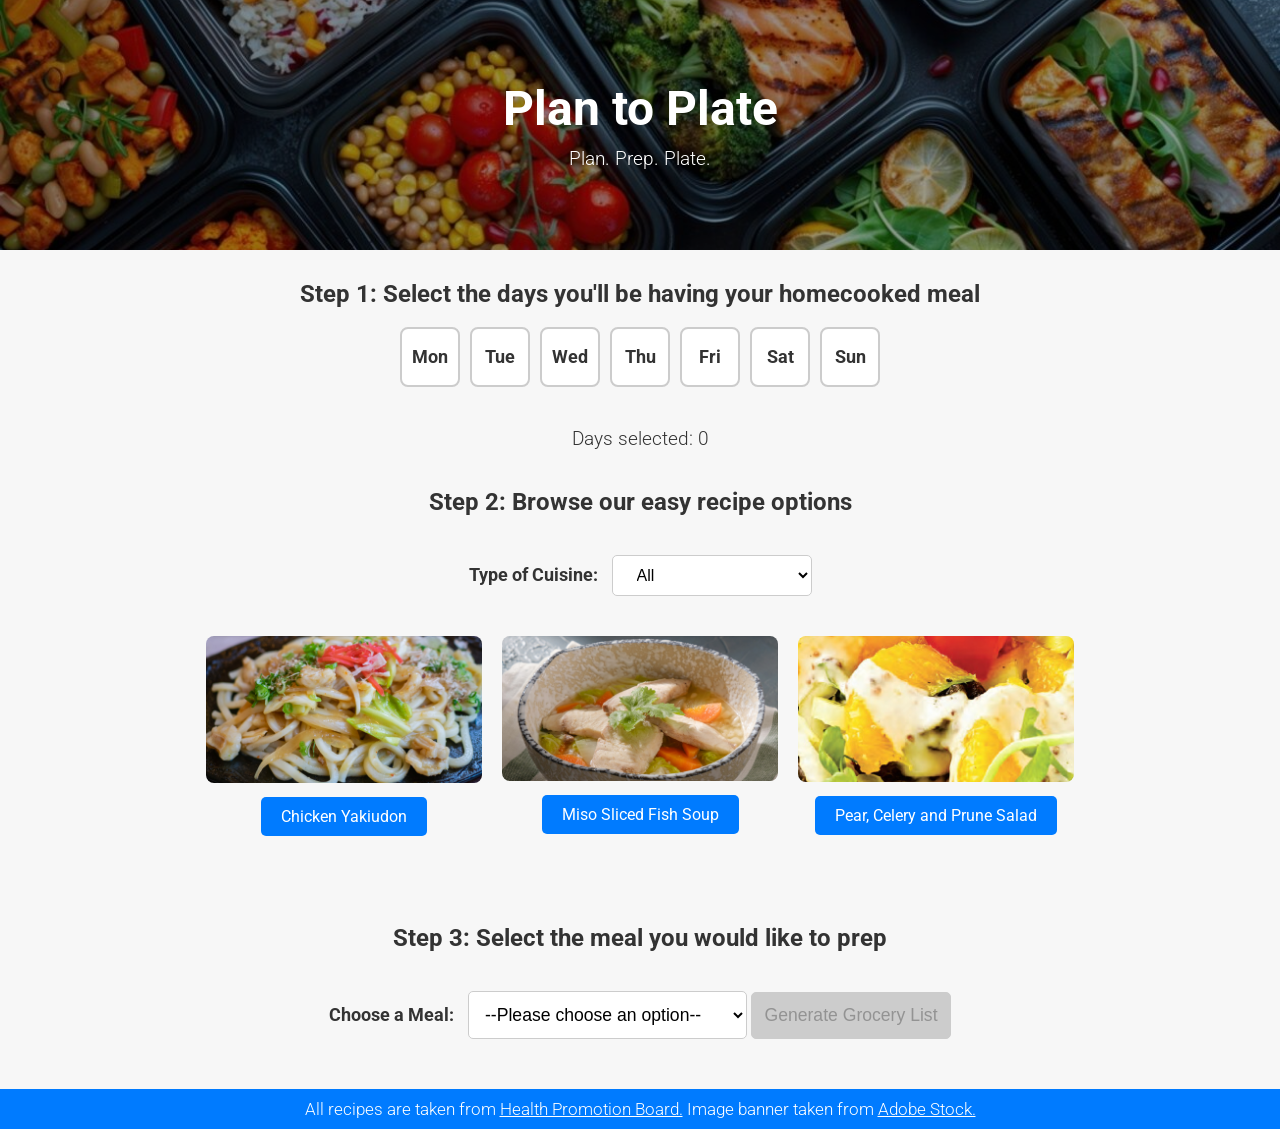
==== index.html @ bea80624 "filter spacing solved" ====
<!DOCTYPE html>
<html lang="en">
<head>
    <meta charset="UTF-8">
    <meta name="viewport" content="width=device-width, initial-scale=1.0">
    <title>Meal Planning</title>
    <!-- Google Fonts -->
    <link href="https://fonts.googleapis.com/css2?family=Roboto:wght@400;700&display=swap" rel="stylesheet">
    <link rel="stylesheet" href="style.css">
    <!-- Google tag (gtag.js) -->
    <script async src="https://www.googletagmanager.com/gtag/js?id=G-DYCXFZEEE9"></script>
    <script>
      window.dataLayer = window.dataLayer || [];
      function gtag(){dataLayer.push(arguments);}
      gtag('js', new Date());
      gtag('config', 'G-DYCXFZEEE9');
    </script>
</head>
<body>
    <header class="banner">
        <img src="images/Food banner adobe.jpg" alt="Meal Planning Banner" class="banner-image">
        <div class="overlay">
            <h1>Plan to Plate</h1>
            <p>Plan. Prep. Plate.</p>
        </div>
    </header>

    <main>
        <section class="meal-planner">
            <h2>Step 1: Select the days you'll be having your homecooked meal</h2>
            <br>
            <div class="day-selection">
                <div class="day-box" data-day="Monday">Mon</div>
                <div class="day-box" data-day="Tuesday">Tue</div>
                <div class="day-box" data-day="Wednesday">Wed</div>
                <div class="day-box" data-day="Thursday">Thu</div>
                <div class="day-box" data-day="Friday">Fri</div>
                <div class="day-box" data-day="Saturday">Sat</div>
                <div class="day-box" data-day="Sunday">Sun</div>
            </div>
            <p id="selected-days">Days selected: 0</p>
            <br><br>


            <section class="recipes">
                <h2>Step 2: Browse our easy recipe options</h2>
                <br>
                <!-- Update filter to a dropdown (Type of Cuisine) -->
<label for="cuisine-filter">Type of Cuisine:</label>
<select id="cuisine-filter">
    <option value="all">All</option>
    <option value="japanese">Japanese</option>
    <option value="vegetarian">Vegetarian</option>
</select>

                <div class="recipe-links">
    <!-- Recipe 1 (Non-Vegetarian / Japanese) -->
    <div class="recipe-item" data-type="japanese">
        <img src="images/HPB chicken udon.png" alt="Chicken Yakiudon" class="recipe-image">
        <a href="https://ch-api.healthhub.sg/api/public/content/06ab7c7693144203844b3bb2229676a9?v=926df92f&_gl=1*7klcrp*_gcl_au*MTEwOTczODc5Ny4xNzMxMjkyODIw*_ga*MTkwMjE4ODIyNS4xNzMxMjkyODIw*_ga_VQW1KL2RMR*MTczMTI5MjgxOS4xLjEuMTczMTI5MjkxMi42MC4wLjA" target="_blank">Chicken Yakiudon</a>
    </div>
    <!-- Recipe 2 (Non-Vegetarian / Japanese) -->
    <div class="recipe-item" data-type="japanese">
        <img src="images/HPB miso fish.png" alt="Miso Sliced Fish Soup" class="recipe-image">
        <a href="https://ch-api.healthhub.sg/api/public/content/0240451db3e94baab9005ca904edf116?v=2c9b5616&_gl=1*rtrutj*_gcl_au*MTEwOTczODc5Ny4xNzMxMjkyODIw*_ga*MTkwMjE4ODIyNS4xNzMxMjkyODIw*_ga_VQW1KL2RMR*MTczMTI5MjgxOS4xLjEuMTczMTI5MjkxMi42MC4wLjA" target="_blank">Miso Sliced Fish Soup</a>
    </div>
    <!-- Recipe 3 (Vegetarian) -->
    <div class="recipe-item" data-type="vegetarian">
        <img src="images/HBP salad.png" alt="Pear, Celery and Dried Prune Salad" class="recipe-image">
        <a href="https://ch-api.healthhub.sg/api/public/content/7453468e1aba456bbf7ba782852ce05b?v=c526c871&_gl=1*18tat3t*_gcl_au*MTEwOTczODc5Ny4xNzMxMjkyODIw*_ga*MTkwMjE4ODIyNS4xNzMxMjkyODIw*_ga_VQW1KL2RMR*MTczMTI5MjgxOS4xLjEuMTczMTI5MjkxMi42MC4wLjA" target="_blank">Pear, Celery and Prune Salad</a>
    </div>
</div>
<br><br>
            </section>

        <section class="meal-select">
            <h2>Step 3: Select the meal you would like to prep</h2>
            <br>
            <label for="meal-select">Choose a Meal:</label>
            <select id="meal-select">
                <option value="">--Please choose an option--</option>
                <option value="chicken-yakiudon">Chicken Yakiudon</option>
                <option value="miso-sliced-fish-soup">Miso Sliced Fish Soup</option>
                <option value="pear-celery-salad">Pear, Celery and Prune Salad</option>
            </select>
            <button id="generate-grocery-list" disabled>Generate Grocery List</button>
            <div id="grocery-list"></div>
        </section>
    </main>

    <footer>
        <p>All recipes are taken from <a href="https://www.healthhub.sg/programmes/nutrition-hub/healthy-recipes#home" target="_blank">Health Promotion Board.</a> Image banner taken from <a href="https://stock.adobe.com/search?k=meal+prep" target="_blank">Adobe Stock.</a></p>
    </footer>

    <script src="script.js"></script>
</body>
</html>
---- style.css ----
/* General Reset */
* {
    margin: 0;
    padding: 0;
    box-sizing: border-box;
}

/* Font and Basic Body Style */
body {
    font-family: 'Roboto', sans-serif;
    background-color: #f7f7f7;
    text-align: center;
    color: #333;
}

/* Banner Section */
.banner {
    position: relative;
    width: 100%;
    height: 250px; /* Adjust to suit your image */
    overflow: hidden;
}

.banner-image {
    width: 100%;
    height: 100%;
    object-fit: cover;
    display: block;
}

.overlay {
    position: absolute;
    top: 0;
    left: 0;
    width: 100%;
    height: 100%;
    background: rgba(0, 0, 0, 0.4); /* Dark overlay for better text visibility */
    color: white;
    display: flex;
    flex-direction: column;
    justify-content: center;
    align-items: center;
    text-align: center;
}

h1 {
    font-size: 3em;
    margin-bottom: 10px;
}

p {
    font-size: 1.2em;
    font-weight: 300;
}

/* Main Content Section */
main {
    padding: 30px;
    max-width: 1000px;
    margin: 0 auto;
}

/* Day Selection Box */
.day-selection {
    display: flex;
    justify-content: center;
    gap: 10px;
    margin-bottom: 40px;
}

.day-box {
    width: 60px;
    height: 60px;
    display: flex;
    justify-content: center;
    align-items: center;
    border: 2px solid #ccc;
    border-radius: 8px;
    cursor: pointer;
    background-color: white;
    font-size: 1.1em;
    font-weight: bold;
    transition: background-color 0.3s, transform 0.3s;
}

.day-box:hover {
    background-color: #f1f1f1;
    transform: translateY(-5px);
}

.day-box.selected {
    background-color: #4CAF50;
    color: white;
}

/* Hide elements with this class */
.hidden {
    display: none;
}

/* Styling for the filter dropdown */
#cuisine-filter {
    padding: 10px 20px;
    font-size: 1em;
    border: 1px solid #ccc;
    border-radius: 5px;
    background-color: #fff;
    margin-bottom: 20px;
}

/* Styling for the filter label */
label {
    font-weight: bold;
    margin-right: 10px;
    font-size: 1.1em;
}

/* Recipe Links */
.recipe-links {
    display: flex;            /* Use Flexbox for the layout */
    justify-content: center;  /* Center the items horizontally */
    align-items: flex-start;  /* Align items at the top */
    gap: 20px;                /* Space between items */
    flex-wrap: wrap;          /* Allow the items to wrap on smaller screens */
    margin-top: 20px;         /* Space from the filter dropdown */
    margin-bottom: 30px;      /* Space at the bottom */
    padding: 0 10px;          /* Add some padding on the left and right */
}

/* Recipe Item */
.recipe-item {
    text-align: center;
    width: 30%;                /* Default width of each item */
    min-width: 250px;          /* Minimum width for each item */
    max-width: 350px;          /* Maximum width for each item */
    margin-bottom: 20px;       /* Space below each item */
}

/* Recipe Image */
.recipe-image {
    width: 100%;               /* Make image fill the available width */
    height: auto;              /* Maintain aspect ratio */
    border-radius: 8px;        /* Optional: add rounded corners */
    margin-bottom: 10px;       /* Space between image and link */
}

/* Recipe Link */
.recipe-links a {
    display: inline-block;
    padding: 10px 20px;
    background-color: #007BFF;
    color: white;
    text-decoration: none;
    border-radius: 5px;
    transition: background-color 0.3s, transform 0.3s;
}

.recipe-links a:hover {
    background-color: #0056b3;
    transform: translateY(-5px);
}

/* Hide recipes initially */
.hidden {
    display: none;
}

/* Mobile Responsiveness */
@media (max-width: 768px) {
    .recipe-item {
        width: 45%;  /* Two items per row on smaller screens */
    }
}

@media (max-width: 480px) {
    .recipe-item {
        width: 100%;  /* Stack all items in a single column on very small screens */
    }
}



/* Meal Select and Button */
select, button {
    margin: 20px 0;
    padding: 12px;
    font-size: 1.1em;
    border-radius: 5px;
    border: 1px solid #ccc;
    background-color: #fff;
    width: auto;  /* Allow the width to expand based on the content */
    min-width: 200px;  /* Ensure a minimum width in case the content is too small */
    display: inline-block;
}

button:disabled {
    background-color: #ccc;
    cursor: not-allowed;
}

button:hover:not(:disabled) {
    background-color: #4CAF50;
    color: white;
    cursor: pointer;
}

#grocery-list ul {
    list-style-type: none; /* Removes bullet points */
    padding-left: 0; /* Removes left padding */
    margin: 0; /* Optional: removes any default margin */
}

#grocery-list li {
    text-align: middle; /* Align the text of each list item */
    padding: 5px 0; /* Optional: adds spacing between items */
}

/* Footer */
footer {
    background-color: #007BFF;
    color: white;
    padding: 10px;
    font-size: 0.9em;
}

footer a {
    color: white;
    text-decoration: underline;
}

footer a:hover {
    color: #ddd;
}
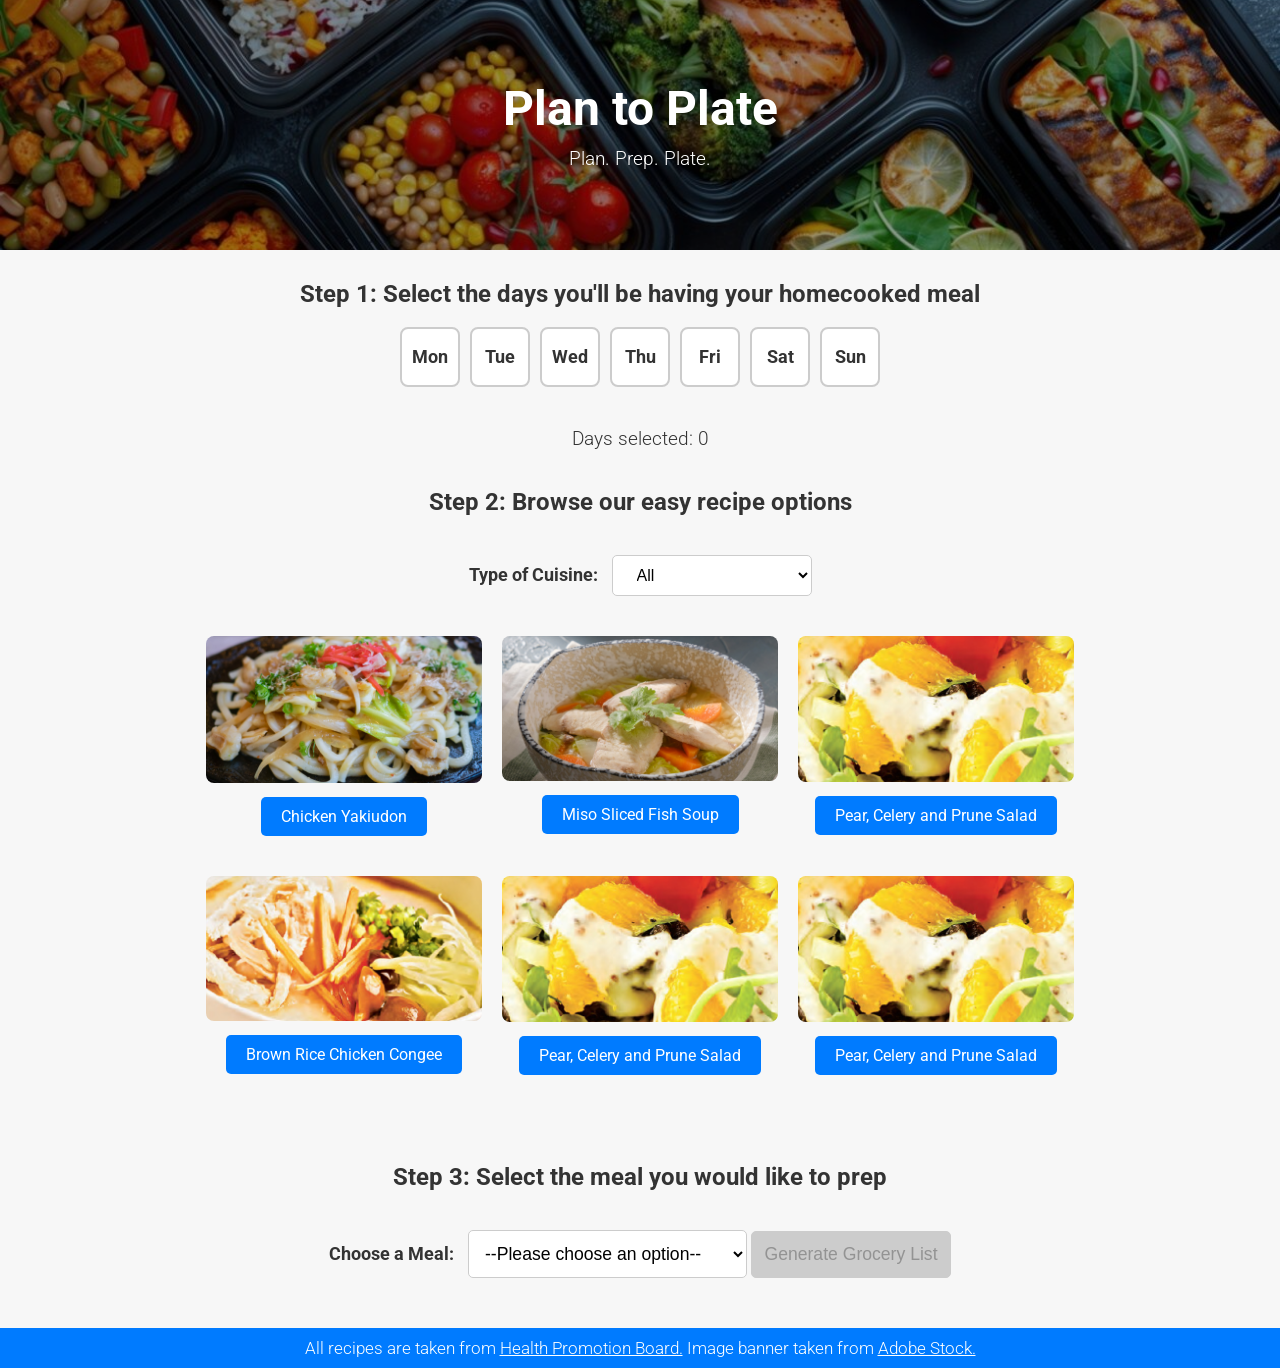
==== commit 2c3a66c4: "Updated filter" ====
--- a/index.html
+++ b/index.html
@@ -51,6 +51,7 @@
     <option value="all">All</option>
     <option value="japanese">Japanese</option>
     <option value="vegetarian">Vegetarian</option>
+    <option value="chinese">Chinese</option>
 </select>
 
                 <div class="recipe-links">
@@ -69,6 +70,21 @@
         <img src="images/HBP salad.png" alt="Pear, Celery and Dried Prune Salad" class="recipe-image">
         <a href="https://ch-api.healthhub.sg/api/public/content/7453468e1aba456bbf7ba782852ce05b?v=c526c871&_gl=1*18tat3t*_gcl_au*MTEwOTczODc5Ny4xNzMxMjkyODIw*_ga*MTkwMjE4ODIyNS4xNzMxMjkyODIw*_ga_VQW1KL2RMR*MTczMTI5MjgxOS4xLjEuMTczMTI5MjkxMi42MC4wLjA" target="_blank">Pear, Celery and Prune Salad</a>
     </div>
+     <!-- Recipe 4 (Non-Vegetarian / Chinese) -->
+     <div class="recipe-item" data-type="chinese">
+        <img src="images/Chicken brown rice congee.png" alt="Brown Rice Chicken Congee" class="recipe-image">
+        <a href="https://ch-api.healthhub.sg/api/public/content/df3ead4b7c2f421a8c8ba5b7021c4de8?v=853fb944&_gl=1*46nofl*_gcl_au*MTEwOTczODc5Ny4xNzMxMjkyODIw*_ga*MTkwMjE4ODIyNS4xNzMxMjkyODIw*_ga_VQW1KL2RMR*MTczMTkxMjM4OC40LjEuMTczMTkxMjQxNS4zMy4wLjA." target="_blank">Brown Rice Chicken Congee</a>
+    </div>
+     <!-- Recipe 3 (Vegetarian) -->
+     <div class="recipe-item" data-type="vegetarian">
+        <img src="images/HBP salad.png" alt="Pear, Celery and Dried Prune Salad" class="recipe-image">
+        <a href="https://ch-api.healthhub.sg/api/public/content/7453468e1aba456bbf7ba782852ce05b?v=c526c871&_gl=1*18tat3t*_gcl_au*MTEwOTczODc5Ny4xNzMxMjkyODIw*_ga*MTkwMjE4ODIyNS4xNzMxMjkyODIw*_ga_VQW1KL2RMR*MTczMTI5MjgxOS4xLjEuMTczMTI5MjkxMi42MC4wLjA" target="_blank">Pear, Celery and Prune Salad</a>
+    </div>
+     <!-- Recipe 3 (Vegetarian) -->
+     <div class="recipe-item" data-type="vegetarian">
+        <img src="images/HBP salad.png" alt="Pear, Celery and Dried Prune Salad" class="recipe-image">
+        <a href="https://ch-api.healthhub.sg/api/public/content/7453468e1aba456bbf7ba782852ce05b?v=c526c871&_gl=1*18tat3t*_gcl_au*MTEwOTczODc5Ny4xNzMxMjkyODIw*_ga*MTkwMjE4ODIyNS4xNzMxMjkyODIw*_ga_VQW1KL2RMR*MTczMTI5MjgxOS4xLjEuMTczMTI5MjkxMi42MC4wLjA" target="_blank">Pear, Celery and Prune Salad</a>
+    </div>
 </div>
 <br><br>
             </section>
@@ -82,6 +98,7 @@
                 <option value="chicken-yakiudon">Chicken Yakiudon</option>
                 <option value="miso-sliced-fish-soup">Miso Sliced Fish Soup</option>
                 <option value="pear-celery-salad">Pear, Celery and Prune Salad</option>
+                <option value="brown-rice-congee">Brown Rice Chicken Congee</option>
             </select>
             <button id="generate-grocery-list" disabled>Generate Grocery List</button>
             <div id="grocery-list"></div>
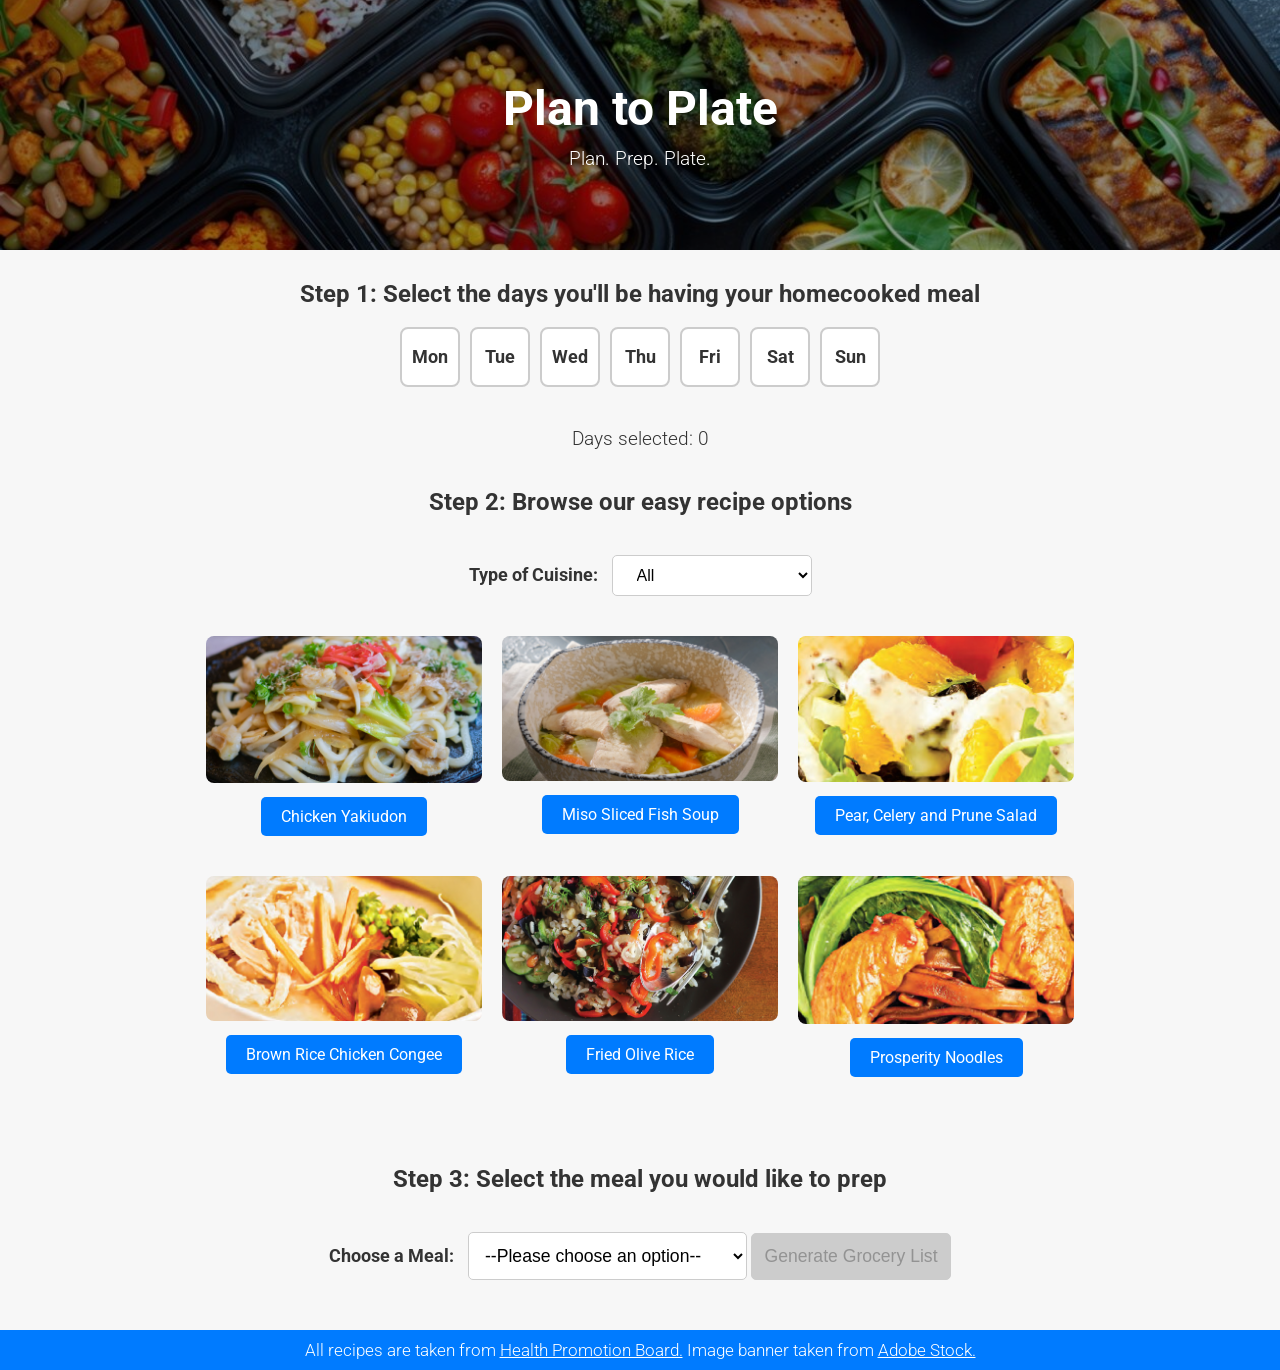
==== commit a6ce0ce7: "adding new recipe items" ====
--- a/index.html
+++ b/index.html
@@ -75,15 +75,15 @@
         <img src="images/Chicken brown rice congee.png" alt="Brown Rice Chicken Congee" class="recipe-image">
         <a href="https://ch-api.healthhub.sg/api/public/content/df3ead4b7c2f421a8c8ba5b7021c4de8?v=853fb944&_gl=1*46nofl*_gcl_au*MTEwOTczODc5Ny4xNzMxMjkyODIw*_ga*MTkwMjE4ODIyNS4xNzMxMjkyODIw*_ga_VQW1KL2RMR*MTczMTkxMjM4OC40LjEuMTczMTkxMjQxNS4zMy4wLjA." target="_blank">Brown Rice Chicken Congee</a>
     </div>
-     <!-- Recipe 3 (Vegetarian) -->
+     <!-- Recipe 5 (Vegetarian) -->
      <div class="recipe-item" data-type="vegetarian">
-        <img src="images/HBP salad.png" alt="Pear, Celery and Dried Prune Salad" class="recipe-image">
-        <a href="https://ch-api.healthhub.sg/api/public/content/7453468e1aba456bbf7ba782852ce05b?v=c526c871&_gl=1*18tat3t*_gcl_au*MTEwOTczODc5Ny4xNzMxMjkyODIw*_ga*MTkwMjE4ODIyNS4xNzMxMjkyODIw*_ga_VQW1KL2RMR*MTczMTI5MjgxOS4xLjEuMTczMTI5MjkxMi42MC4wLjA" target="_blank">Pear, Celery and Prune Salad</a>
+        <img src="images/Fried olive rice.png" alt="Fried Olive Rice" class="recipe-image">
+        <a href="https://ch-api.healthhub.sg/api/public/content/93bad0612d7c4d4db6f2038201907dcd?v=96e8673a&_gl=1*zd4l9p*_gcl_au*MTEwOTczODc5Ny4xNzMxMjkyODIw*_ga*MTkwMjE4ODIyNS4xNzMxMjkyODIw*_ga_VQW1KL2RMR*MTczMTkxMjM4OC40LjEuMTczMTkxMjQxNS4zMy4wLjA." target="_blank">Fried Olive Rice</a>
     </div>
-     <!-- Recipe 3 (Vegetarian) -->
-     <div class="recipe-item" data-type="vegetarian">
-        <img src="images/HBP salad.png" alt="Pear, Celery and Dried Prune Salad" class="recipe-image">
-        <a href="https://ch-api.healthhub.sg/api/public/content/7453468e1aba456bbf7ba782852ce05b?v=c526c871&_gl=1*18tat3t*_gcl_au*MTEwOTczODc5Ny4xNzMxMjkyODIw*_ga*MTkwMjE4ODIyNS4xNzMxMjkyODIw*_ga_VQW1KL2RMR*MTczMTI5MjgxOS4xLjEuMTczMTI5MjkxMi42MC4wLjA" target="_blank">Pear, Celery and Prune Salad</a>
+     <!-- Recipe 6 (Non-Vegetarian / Chinese) -->
+     <div class="recipe-item" data-type="chinese">
+        <img src="images/Prosperity noodles.png" alt="Prosperity Noodles" class="recipe-image">
+        <a href="https://ch-api.healthhub.sg/api/public/content/ed319562485442788ca0c9220cc58d2b?v=3ab0b47c&_gl=1*1t1170u*_gcl_au*MTEwOTczODc5Ny4xNzMxMjkyODIw*_ga*MTkwMjE4ODIyNS4xNzMxMjkyODIw*_ga_VQW1KL2RMR*MTczMTkxMjM4OC40LjEuMTczMTkxMjQxNS4zMy4wLjA." target="_blank">Prosperity Noodles</a>
     </div>
 </div>
 <br><br>
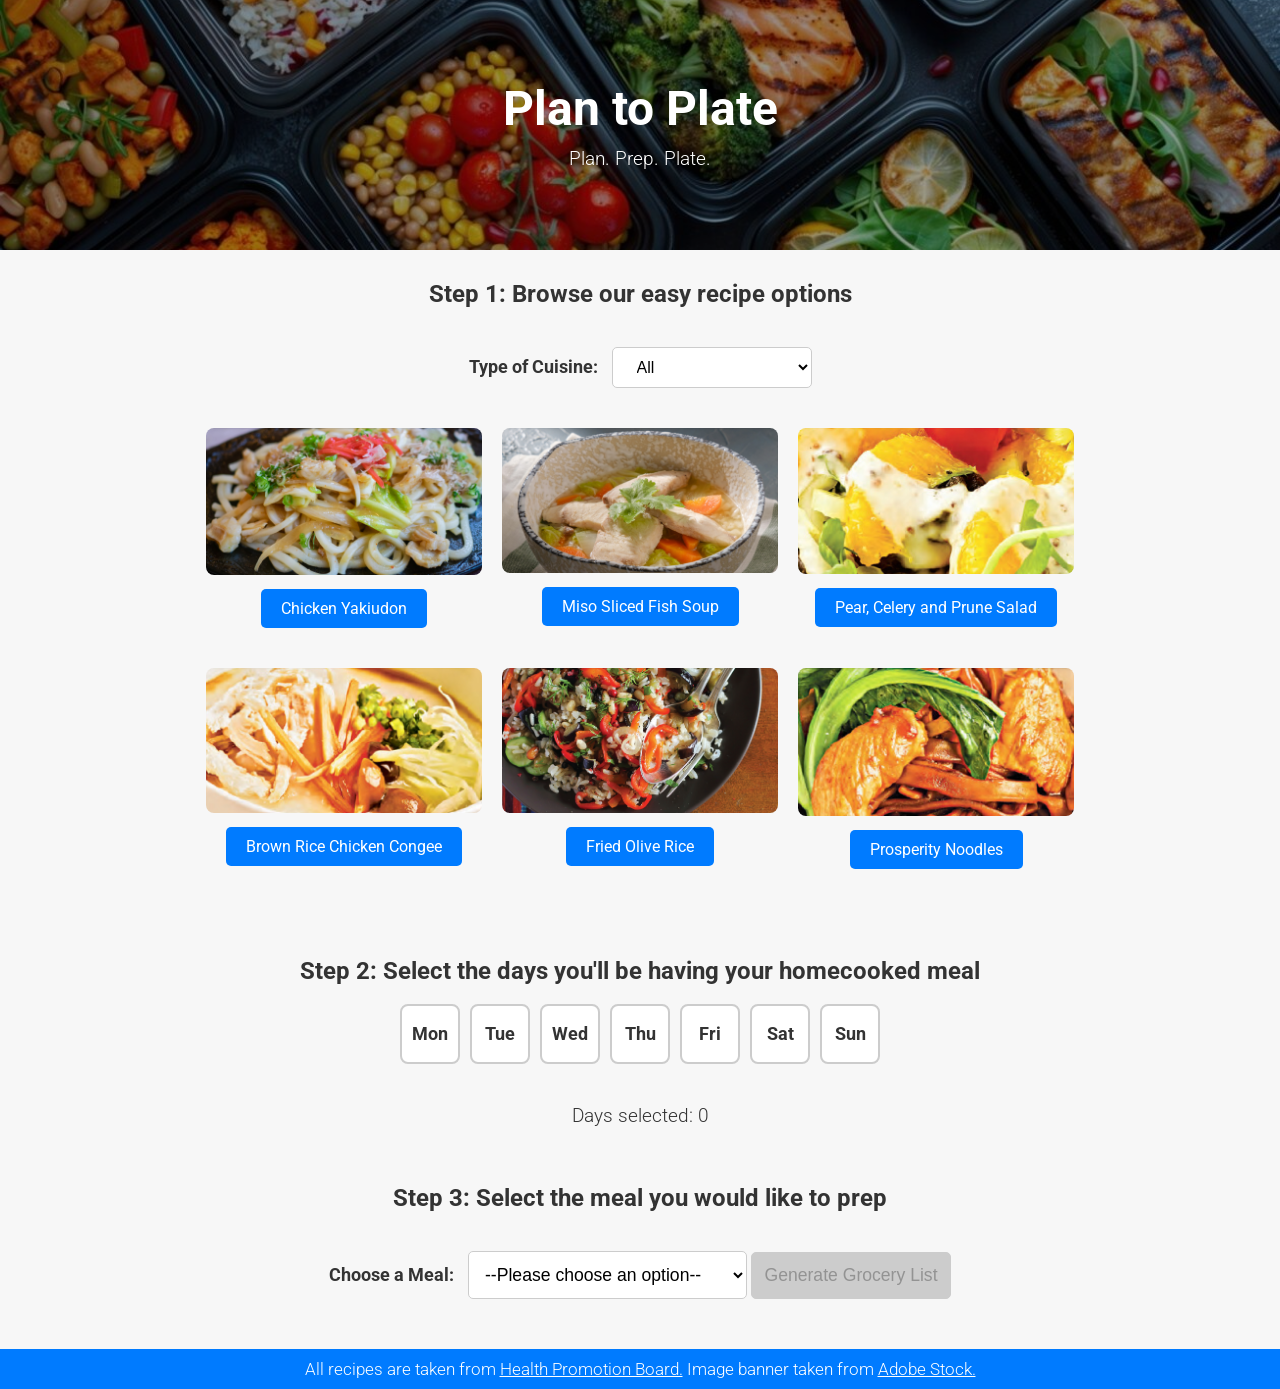
==== commit ea117d30: "rearrange sequence" ====
--- a/index.html
+++ b/index.html
@@ -26,8 +26,55 @@
     </header>
 
     <main>
+        <section class="recipes">
+            <h2>Step 1: Browse our easy recipe options</h2>
+            <br>
+            <!-- Update filter to a dropdown (Type of Cuisine) -->
+<label for="cuisine-filter">Type of Cuisine:</label>
+<select id="cuisine-filter">
+<option value="all">All</option>
+<option value="japanese">Japanese</option>
+<option value="vegetarian">Vegetarian</option>
+<option value="chinese">Chinese</option>
+</select>
+
+            <div class="recipe-links">
+<!-- Recipe 1 (Non-Vegetarian / Japanese) -->
+<div class="recipe-item" data-type="japanese">
+    <img src="images/HPB chicken udon.png" alt="Chicken Yakiudon" class="recipe-image">
+    <a href="https://ch-api.healthhub.sg/api/public/content/06ab7c7693144203844b3bb2229676a9?v=926df92f&_gl=1*7klcrp*_gcl_au*MTEwOTczODc5Ny4xNzMxMjkyODIw*_ga*MTkwMjE4ODIyNS4xNzMxMjkyODIw*_ga_VQW1KL2RMR*MTczMTI5MjgxOS4xLjEuMTczMTI5MjkxMi42MC4wLjA" target="_blank">Chicken Yakiudon</a>
+</div>
+<!-- Recipe 2 (Non-Vegetarian / Japanese) -->
+<div class="recipe-item" data-type="japanese">
+    <img src="images/HPB miso fish.png" alt="Miso Sliced Fish Soup" class="recipe-image">
+    <a href="https://ch-api.healthhub.sg/api/public/content/0240451db3e94baab9005ca904edf116?v=2c9b5616&_gl=1*rtrutj*_gcl_au*MTEwOTczODc5Ny4xNzMxMjkyODIw*_ga*MTkwMjE4ODIyNS4xNzMxMjkyODIw*_ga_VQW1KL2RMR*MTczMTI5MjgxOS4xLjEuMTczMTI5MjkxMi42MC4wLjA" target="_blank">Miso Sliced Fish Soup</a>
+</div>
+<!-- Recipe 3 (Vegetarian) -->
+<div class="recipe-item" data-type="vegetarian">
+    <img src="images/HBP salad.png" alt="Pear, Celery and Dried Prune Salad" class="recipe-image">
+    <a href="https://ch-api.healthhub.sg/api/public/content/7453468e1aba456bbf7ba782852ce05b?v=c526c871&_gl=1*18tat3t*_gcl_au*MTEwOTczODc5Ny4xNzMxMjkyODIw*_ga*MTkwMjE4ODIyNS4xNzMxMjkyODIw*_ga_VQW1KL2RMR*MTczMTI5MjgxOS4xLjEuMTczMTI5MjkxMi42MC4wLjA" target="_blank">Pear, Celery and Prune Salad</a>
+</div>
+ <!-- Recipe 4 (Non-Vegetarian / Chinese) -->
+ <div class="recipe-item" data-type="chinese">
+    <img src="images/Chicken brown rice congee.png" alt="Brown Rice Chicken Congee" class="recipe-image">
+    <a href="https://ch-api.healthhub.sg/api/public/content/df3ead4b7c2f421a8c8ba5b7021c4de8?v=853fb944&_gl=1*46nofl*_gcl_au*MTEwOTczODc5Ny4xNzMxMjkyODIw*_ga*MTkwMjE4ODIyNS4xNzMxMjkyODIw*_ga_VQW1KL2RMR*MTczMTkxMjM4OC40LjEuMTczMTkxMjQxNS4zMy4wLjA." target="_blank">Brown Rice Chicken Congee</a>
+</div>
+ <!-- Recipe 5 (Vegetarian) -->
+ <div class="recipe-item" data-type="vegetarian">
+    <img src="images/Fried olive rice.png" alt="Fried Olive Rice" class="recipe-image">
+    <a href="https://ch-api.healthhub.sg/api/public/content/93bad0612d7c4d4db6f2038201907dcd?v=96e8673a&_gl=1*zd4l9p*_gcl_au*MTEwOTczODc5Ny4xNzMxMjkyODIw*_ga*MTkwMjE4ODIyNS4xNzMxMjkyODIw*_ga_VQW1KL2RMR*MTczMTkxMjM4OC40LjEuMTczMTkxMjQxNS4zMy4wLjA." target="_blank">Fried Olive Rice</a>
+</div>
+ <!-- Recipe 6 (Non-Vegetarian / Chinese) -->
+ <div class="recipe-item" data-type="chinese">
+    <img src="images/Prosperity noodles.png" alt="Prosperity Noodles" class="recipe-image">
+    <a href="https://ch-api.healthhub.sg/api/public/content/ed319562485442788ca0c9220cc58d2b?v=3ab0b47c&_gl=1*1t1170u*_gcl_au*MTEwOTczODc5Ny4xNzMxMjkyODIw*_ga*MTkwMjE4ODIyNS4xNzMxMjkyODIw*_ga_VQW1KL2RMR*MTczMTkxMjM4OC40LjEuMTczMTkxMjQxNS4zMy4wLjA." target="_blank">Prosperity Noodles</a>
+</div>
+</div>
+<br><br>
+        </section>
+
         <section class="meal-planner">
-            <h2>Step 1: Select the days you'll be having your homecooked meal</h2>
+            <h2>Step 2: Select the days you'll be having your homecooked meal</h2>
             <br>
             <div class="day-selection">
                 <div class="day-box" data-day="Monday">Mon</div>
@@ -39,55 +86,7 @@
                 <div class="day-box" data-day="Sunday">Sun</div>
             </div>
             <p id="selected-days">Days selected: 0</p>
-            <br><br>
-
-
-            <section class="recipes">
-                <h2>Step 2: Browse our easy recipe options</h2>
-                <br>
-                <!-- Update filter to a dropdown (Type of Cuisine) -->
-<label for="cuisine-filter">Type of Cuisine:</label>
-<select id="cuisine-filter">
-    <option value="all">All</option>
-    <option value="japanese">Japanese</option>
-    <option value="vegetarian">Vegetarian</option>
-    <option value="chinese">Chinese</option>
-</select>
-
-                <div class="recipe-links">
-    <!-- Recipe 1 (Non-Vegetarian / Japanese) -->
-    <div class="recipe-item" data-type="japanese">
-        <img src="images/HPB chicken udon.png" alt="Chicken Yakiudon" class="recipe-image">
-        <a href="https://ch-api.healthhub.sg/api/public/content/06ab7c7693144203844b3bb2229676a9?v=926df92f&_gl=1*7klcrp*_gcl_au*MTEwOTczODc5Ny4xNzMxMjkyODIw*_ga*MTkwMjE4ODIyNS4xNzMxMjkyODIw*_ga_VQW1KL2RMR*MTczMTI5MjgxOS4xLjEuMTczMTI5MjkxMi42MC4wLjA" target="_blank">Chicken Yakiudon</a>
-    </div>
-    <!-- Recipe 2 (Non-Vegetarian / Japanese) -->
-    <div class="recipe-item" data-type="japanese">
-        <img src="images/HPB miso fish.png" alt="Miso Sliced Fish Soup" class="recipe-image">
-        <a href="https://ch-api.healthhub.sg/api/public/content/0240451db3e94baab9005ca904edf116?v=2c9b5616&_gl=1*rtrutj*_gcl_au*MTEwOTczODc5Ny4xNzMxMjkyODIw*_ga*MTkwMjE4ODIyNS4xNzMxMjkyODIw*_ga_VQW1KL2RMR*MTczMTI5MjgxOS4xLjEuMTczMTI5MjkxMi42MC4wLjA" target="_blank">Miso Sliced Fish Soup</a>
-    </div>
-    <!-- Recipe 3 (Vegetarian) -->
-    <div class="recipe-item" data-type="vegetarian">
-        <img src="images/HBP salad.png" alt="Pear, Celery and Dried Prune Salad" class="recipe-image">
-        <a href="https://ch-api.healthhub.sg/api/public/content/7453468e1aba456bbf7ba782852ce05b?v=c526c871&_gl=1*18tat3t*_gcl_au*MTEwOTczODc5Ny4xNzMxMjkyODIw*_ga*MTkwMjE4ODIyNS4xNzMxMjkyODIw*_ga_VQW1KL2RMR*MTczMTI5MjgxOS4xLjEuMTczMTI5MjkxMi42MC4wLjA" target="_blank">Pear, Celery and Prune Salad</a>
-    </div>
-     <!-- Recipe 4 (Non-Vegetarian / Chinese) -->
-     <div class="recipe-item" data-type="chinese">
-        <img src="images/Chicken brown rice congee.png" alt="Brown Rice Chicken Congee" class="recipe-image">
-        <a href="https://ch-api.healthhub.sg/api/public/content/df3ead4b7c2f421a8c8ba5b7021c4de8?v=853fb944&_gl=1*46nofl*_gcl_au*MTEwOTczODc5Ny4xNzMxMjkyODIw*_ga*MTkwMjE4ODIyNS4xNzMxMjkyODIw*_ga_VQW1KL2RMR*MTczMTkxMjM4OC40LjEuMTczMTkxMjQxNS4zMy4wLjA." target="_blank">Brown Rice Chicken Congee</a>
-    </div>
-     <!-- Recipe 5 (Vegetarian) -->
-     <div class="recipe-item" data-type="vegetarian">
-        <img src="images/Fried olive rice.png" alt="Fried Olive Rice" class="recipe-image">
-        <a href="https://ch-api.healthhub.sg/api/public/content/93bad0612d7c4d4db6f2038201907dcd?v=96e8673a&_gl=1*zd4l9p*_gcl_au*MTEwOTczODc5Ny4xNzMxMjkyODIw*_ga*MTkwMjE4ODIyNS4xNzMxMjkyODIw*_ga_VQW1KL2RMR*MTczMTkxMjM4OC40LjEuMTczMTkxMjQxNS4zMy4wLjA." target="_blank">Fried Olive Rice</a>
-    </div>
-     <!-- Recipe 6 (Non-Vegetarian / Chinese) -->
-     <div class="recipe-item" data-type="chinese">
-        <img src="images/Prosperity noodles.png" alt="Prosperity Noodles" class="recipe-image">
-        <a href="https://ch-api.healthhub.sg/api/public/content/ed319562485442788ca0c9220cc58d2b?v=3ab0b47c&_gl=1*1t1170u*_gcl_au*MTEwOTczODc5Ny4xNzMxMjkyODIw*_ga*MTkwMjE4ODIyNS4xNzMxMjkyODIw*_ga_VQW1KL2RMR*MTczMTkxMjM4OC40LjEuMTczMTkxMjQxNS4zMy4wLjA." target="_blank">Prosperity Noodles</a>
-    </div>
-</div>
-<br><br>
-            </section>
+            <br><br><br>
 
         <section class="meal-select">
             <h2>Step 3: Select the meal you would like to prep</h2>
@@ -95,10 +94,12 @@
             <label for="meal-select">Choose a Meal:</label>
             <select id="meal-select">
                 <option value="">--Please choose an option--</option>
+                <option value="brown-rice-congee">Brown Rice Chicken Congee</option>
                 <option value="chicken-yakiudon">Chicken Yakiudon</option>
+                <option value="fried-olive-rice">Fried Olive Rice</option>
                 <option value="miso-sliced-fish-soup">Miso Sliced Fish Soup</option>
                 <option value="pear-celery-salad">Pear, Celery and Prune Salad</option>
-                <option value="brown-rice-congee">Brown Rice Chicken Congee</option>
+                <option value="prosperity-noodles">Prosperity Noodles</option>
             </select>
             <button id="generate-grocery-list" disabled>Generate Grocery List</button>
             <div id="grocery-list"></div>
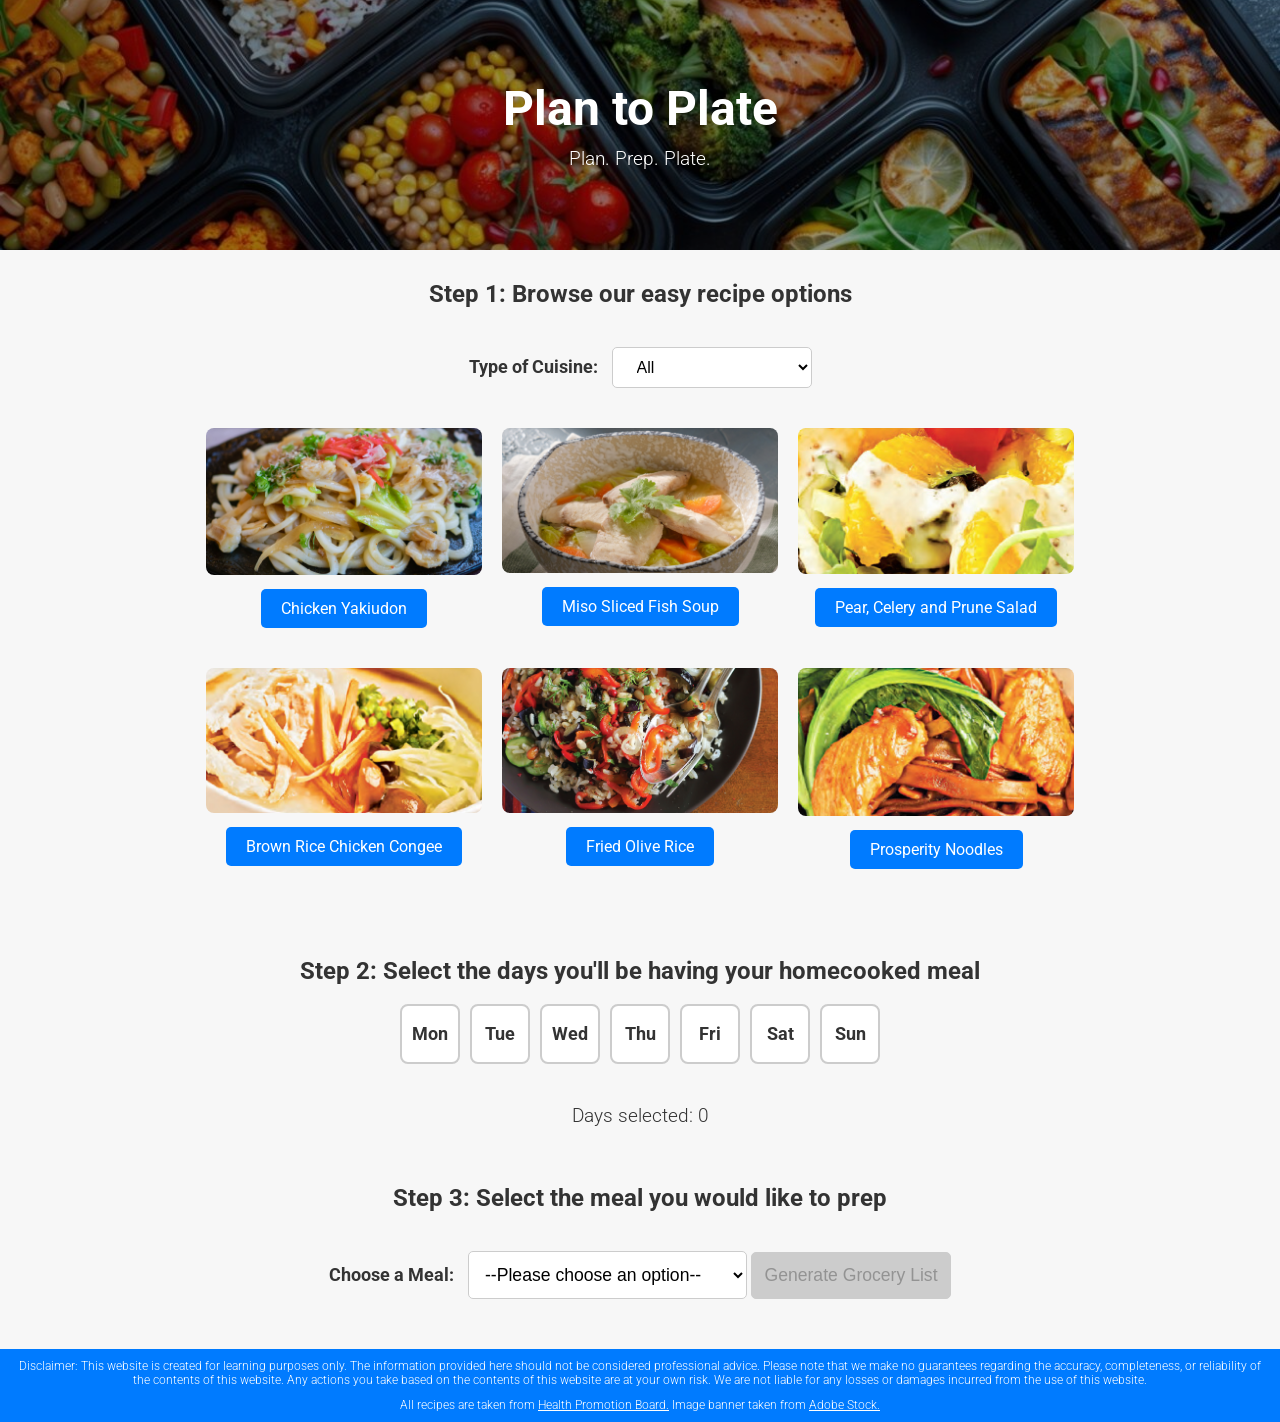
==== commit 1bcb5735: "final design" ====
--- a/index.html
+++ b/index.html
@@ -33,9 +33,9 @@
 <label for="cuisine-filter">Type of Cuisine:</label>
 <select id="cuisine-filter">
 <option value="all">All</option>
+<option value="chinese">Chinese</option>
 <option value="japanese">Japanese</option>
 <option value="vegetarian">Vegetarian</option>
-<option value="chinese">Chinese</option>
 </select>
 
             <div class="recipe-links">
@@ -107,6 +107,8 @@
     </main>
 
     <footer>
+        <p>Disclaimer: This website is created for learning purposes only. The information provided here should not be considered professional advice. Please note that we make no guarantees regarding the accuracy, completeness, or reliability of the contents of this website. Any actions you take based on the contents of this website are at your own risk. We are not liable for any losses or damages incurred from the use of this website.</p>
+        <br>
         <p>All recipes are taken from <a href="https://www.healthhub.sg/programmes/nutrition-hub/healthy-recipes#home" target="_blank">Health Promotion Board.</a> Image banner taken from <a href="https://stock.adobe.com/search?k=meal+prep" target="_blank">Adobe Stock.</a></p>
     </footer>
 
--- a/style.css
+++ b/style.css
@@ -220,7 +220,7 @@
     background-color: #007BFF;
     color: white;
     padding: 10px;
-    font-size: 0.9em;
+    font-size: 0.6em;
 }
 
 footer a {
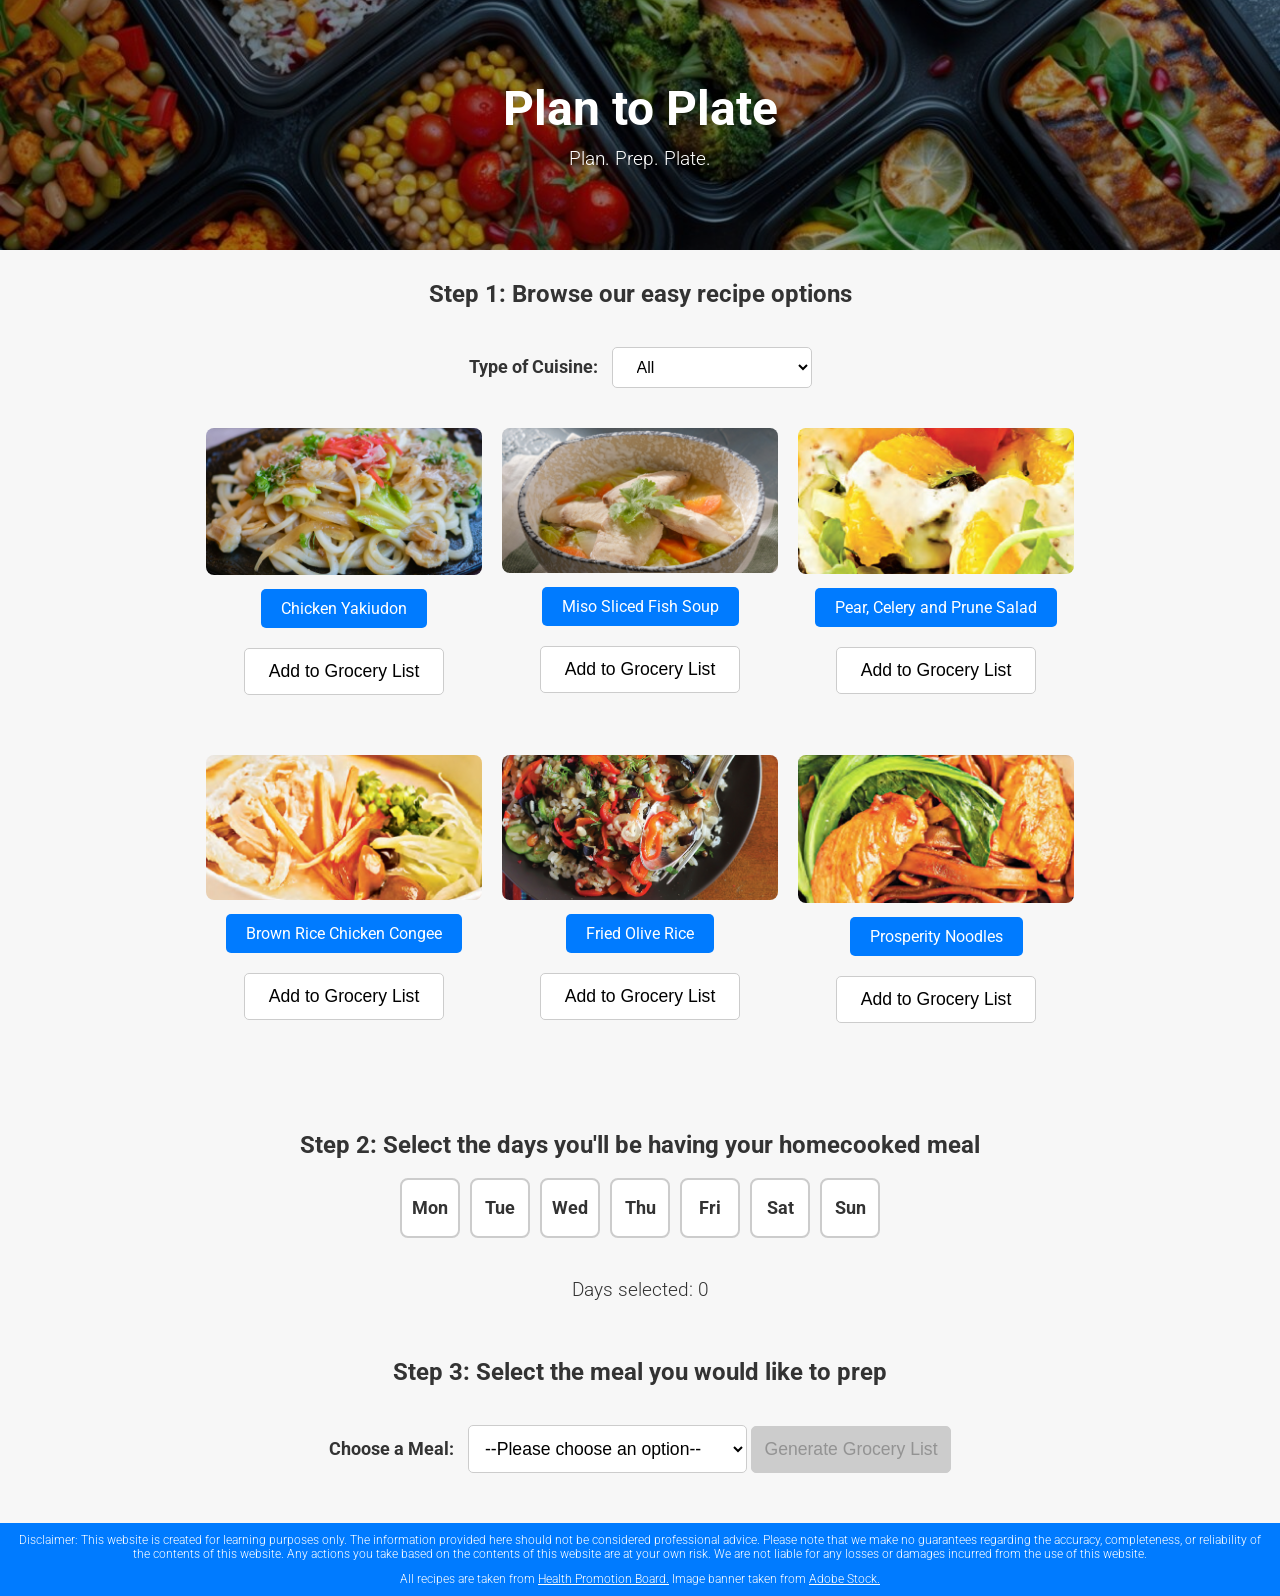
==== commit 0affdc4e: "Added grocery list button" ====
--- a/index.html
+++ b/index.html
@@ -43,31 +43,37 @@
 <div class="recipe-item" data-type="japanese">
     <img src="images/HPB chicken udon.png" alt="Chicken Yakiudon" class="recipe-image">
     <a href="https://ch-api.healthhub.sg/api/public/content/06ab7c7693144203844b3bb2229676a9?v=926df92f&_gl=1*7klcrp*_gcl_au*MTEwOTczODc5Ny4xNzMxMjkyODIw*_ga*MTkwMjE4ODIyNS4xNzMxMjkyODIw*_ga_VQW1KL2RMR*MTczMTI5MjgxOS4xLjEuMTczMTI5MjkxMi42MC4wLjA" target="_blank">Chicken Yakiudon</a>
+    <button class="add-to-grocery-list">Add to Grocery List</button>
 </div>
 <!-- Recipe 2 (Non-Vegetarian / Japanese) -->
 <div class="recipe-item" data-type="japanese">
     <img src="images/HPB miso fish.png" alt="Miso Sliced Fish Soup" class="recipe-image">
     <a href="https://ch-api.healthhub.sg/api/public/content/0240451db3e94baab9005ca904edf116?v=2c9b5616&_gl=1*rtrutj*_gcl_au*MTEwOTczODc5Ny4xNzMxMjkyODIw*_ga*MTkwMjE4ODIyNS4xNzMxMjkyODIw*_ga_VQW1KL2RMR*MTczMTI5MjgxOS4xLjEuMTczMTI5MjkxMi42MC4wLjA" target="_blank">Miso Sliced Fish Soup</a>
+    <button class="add-to-grocery-list">Add to Grocery List</button>
 </div>
 <!-- Recipe 3 (Vegetarian) -->
 <div class="recipe-item" data-type="vegetarian">
     <img src="images/HBP salad.png" alt="Pear, Celery and Dried Prune Salad" class="recipe-image">
     <a href="https://ch-api.healthhub.sg/api/public/content/7453468e1aba456bbf7ba782852ce05b?v=c526c871&_gl=1*18tat3t*_gcl_au*MTEwOTczODc5Ny4xNzMxMjkyODIw*_ga*MTkwMjE4ODIyNS4xNzMxMjkyODIw*_ga_VQW1KL2RMR*MTczMTI5MjgxOS4xLjEuMTczMTI5MjkxMi42MC4wLjA" target="_blank">Pear, Celery and Prune Salad</a>
+    <button class="add-to-grocery-list">Add to Grocery List</button>
 </div>
  <!-- Recipe 4 (Non-Vegetarian / Chinese) -->
  <div class="recipe-item" data-type="chinese">
     <img src="images/Chicken brown rice congee.png" alt="Brown Rice Chicken Congee" class="recipe-image">
     <a href="https://ch-api.healthhub.sg/api/public/content/df3ead4b7c2f421a8c8ba5b7021c4de8?v=853fb944&_gl=1*46nofl*_gcl_au*MTEwOTczODc5Ny4xNzMxMjkyODIw*_ga*MTkwMjE4ODIyNS4xNzMxMjkyODIw*_ga_VQW1KL2RMR*MTczMTkxMjM4OC40LjEuMTczMTkxMjQxNS4zMy4wLjA." target="_blank">Brown Rice Chicken Congee</a>
+    <button class="add-to-grocery-list">Add to Grocery List</button>
 </div>
  <!-- Recipe 5 (Vegetarian) -->
  <div class="recipe-item" data-type="vegetarian">
     <img src="images/Fried olive rice.png" alt="Fried Olive Rice" class="recipe-image">
     <a href="https://ch-api.healthhub.sg/api/public/content/93bad0612d7c4d4db6f2038201907dcd?v=96e8673a&_gl=1*zd4l9p*_gcl_au*MTEwOTczODc5Ny4xNzMxMjkyODIw*_ga*MTkwMjE4ODIyNS4xNzMxMjkyODIw*_ga_VQW1KL2RMR*MTczMTkxMjM4OC40LjEuMTczMTkxMjQxNS4zMy4wLjA." target="_blank">Fried Olive Rice</a>
+    <button class="add-to-grocery-list">Add to Grocery List</button>
 </div>
  <!-- Recipe 6 (Non-Vegetarian / Chinese) -->
  <div class="recipe-item" data-type="chinese">
     <img src="images/Prosperity noodles.png" alt="Prosperity Noodles" class="recipe-image">
     <a href="https://ch-api.healthhub.sg/api/public/content/ed319562485442788ca0c9220cc58d2b?v=3ab0b47c&_gl=1*1t1170u*_gcl_au*MTEwOTczODc5Ny4xNzMxMjkyODIw*_ga*MTkwMjE4ODIyNS4xNzMxMjkyODIw*_ga_VQW1KL2RMR*MTczMTkxMjM4OC40LjEuMTczMTkxMjQxNS4zMy4wLjA." target="_blank">Prosperity Noodles</a>
+    <button class="add-to-grocery-list">Add to Grocery List</button>
 </div>
 </div>
 <br><br>
